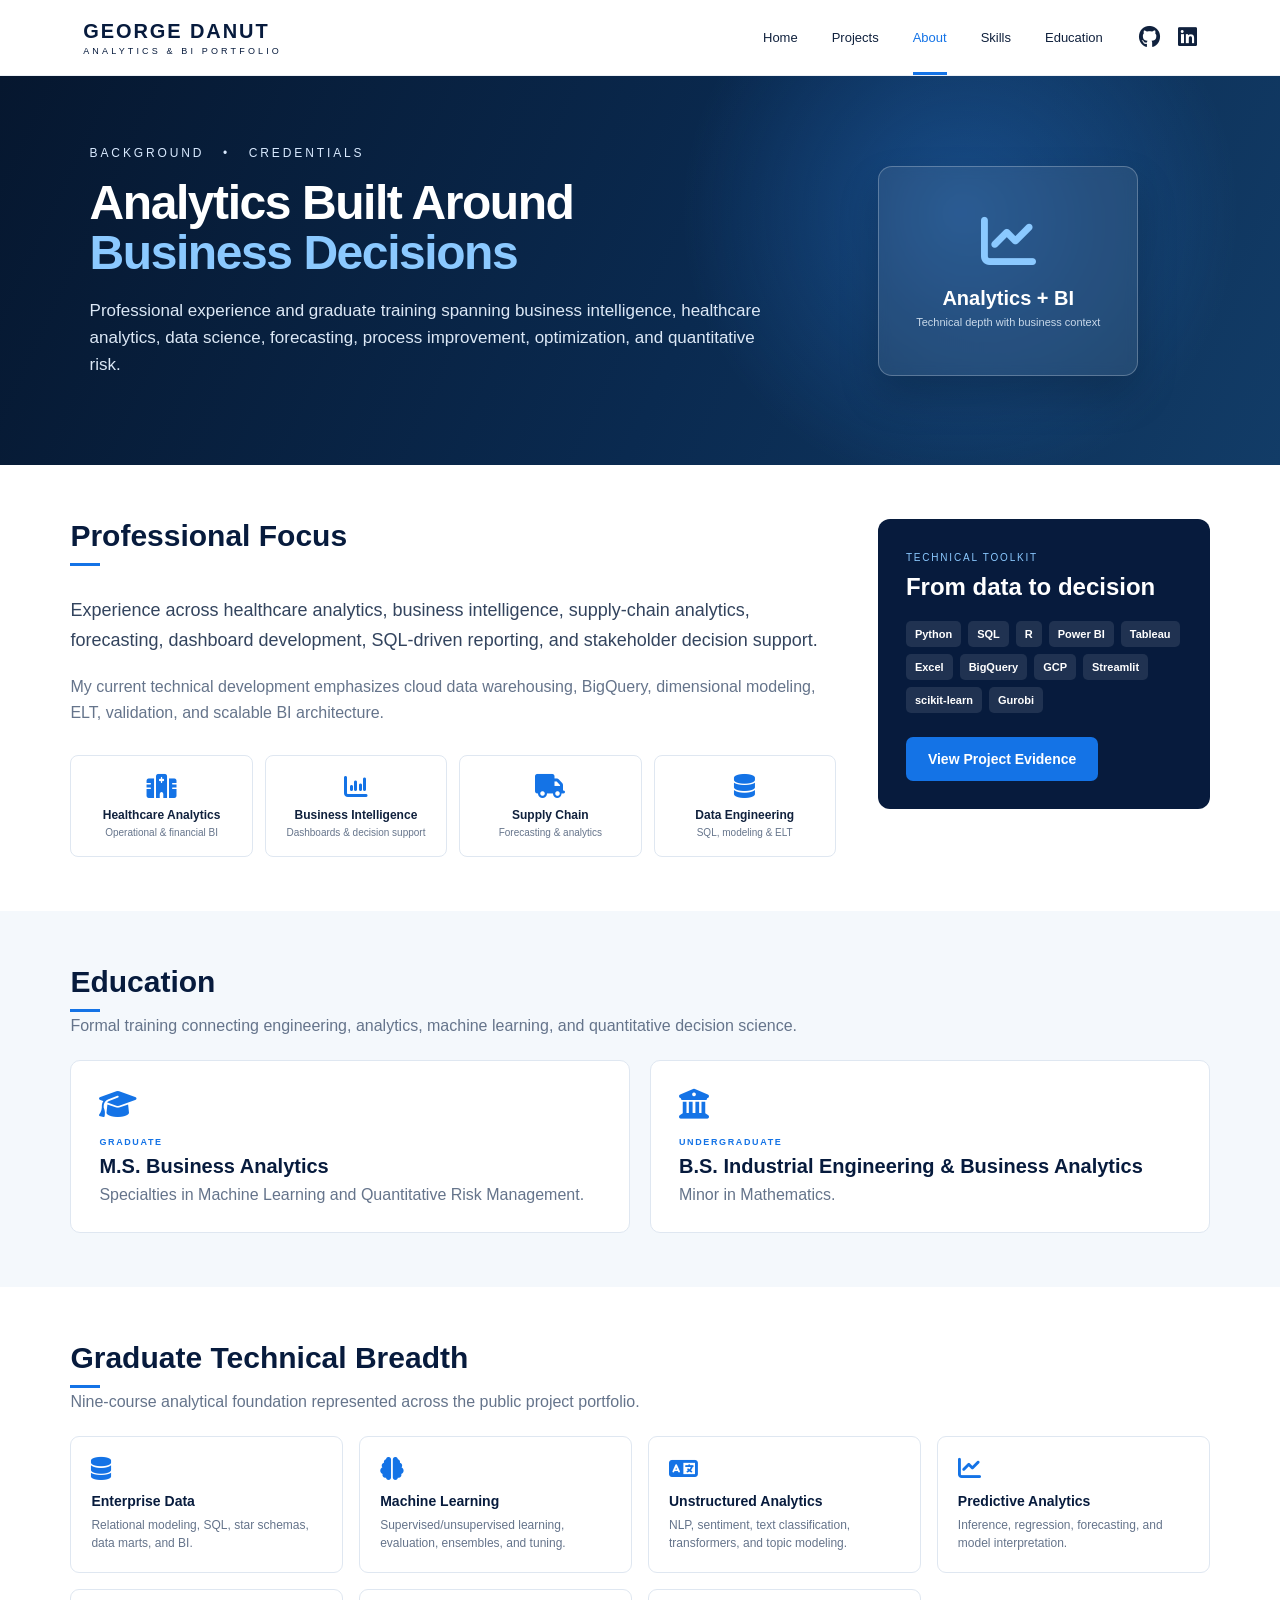
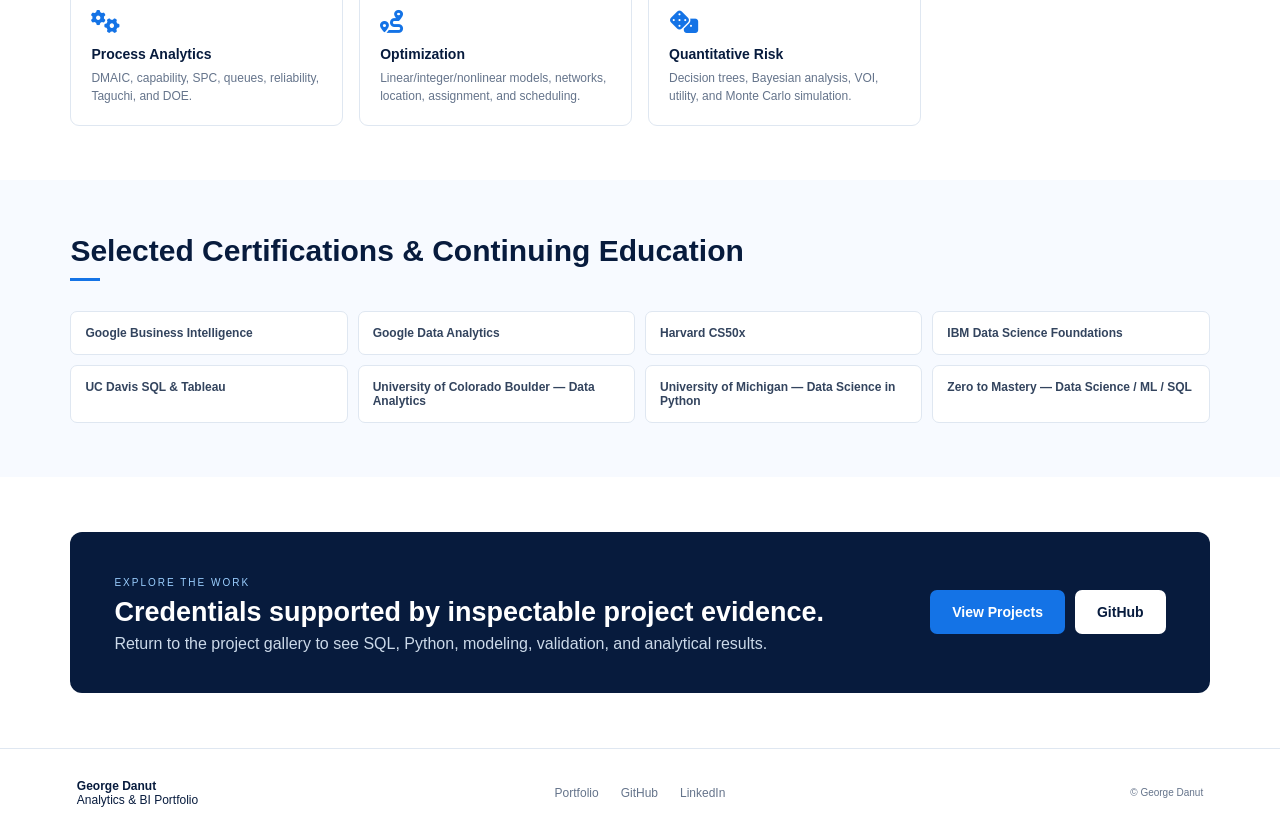
==== background.html @ f5a82c7b "Publish redesigned background page at fresh URL" ====
<!DOCTYPE html><html lang="en"><head>
<meta charset="utf-8"><meta name="viewport" content="width=device-width,initial-scale=1">
<title>George Danut | Background & Credentials</title>
<link rel="stylesheet" href="assets/css/portfolio.css?v=20261006-2"><link rel="stylesheet" href="https://cdnjs.cloudflare.com/ajax/libs/font-awesome/6.5.2/css/all.min.css">
</head><body>
<nav class="topbar"><a class="brand" href="index.html"><strong>GEORGE DANUT</strong><span>ANALYTICS &amp; BI PORTFOLIO</span></a>
<div class="navlinks"><a href="index.html">Home</a><a href="index.html#projects">Projects</a><a class="active" href="#about">About</a><a href="index.html#skills">Skills</a><a href="#education">Education</a></div>
<div class="social"><a href="https://github.com/Gdanut98" aria-label="GitHub"><i class="fa-brands fa-github"></i></a><a href="https://www.linkedin.com/in/george-danut/" aria-label="LinkedIn"><i class="fa-brands fa-linkedin"></i></a></div></nav>

<header class="subhero" id="about"><div><div class="eyebrow">BACKGROUND &nbsp; • &nbsp; CREDENTIALS</div><h1>Analytics Built Around<br><span>Business Decisions</span></h1><p>Professional experience and graduate training spanning business intelligence, healthcare analytics, data science, forecasting, process improvement, optimization, and quantitative risk.</p></div><div class="credential-visual"><i class="fa-solid fa-chart-line"></i><strong>Analytics + BI</strong><span>Technical depth with business context</span></div></header>

<main>
<section class="section about-grid"><div class="about-main"><div class="section-title"><div><h2>Professional Focus</h2></div></div>
<p class="lead">Experience across healthcare analytics, business intelligence, supply-chain analytics, forecasting, dashboard development, SQL-driven reporting, and stakeholder decision support.</p>
<p>My current technical development emphasizes cloud data warehousing, BigQuery, dimensional modeling, ELT, validation, and scalable BI architecture.</p>
<div class="experience-strip"><div><i class="fa-solid fa-hospital"></i><b>Healthcare Analytics</b><span>Operational &amp; financial BI</span></div><div><i class="fa-solid fa-chart-column"></i><b>Business Intelligence</b><span>Dashboards &amp; decision support</span></div><div><i class="fa-solid fa-truck"></i><b>Supply Chain</b><span>Forecasting &amp; analytics</span></div><div><i class="fa-solid fa-database"></i><b>Data Engineering</b><span>SQL, modeling &amp; ELT</span></div></div></div>
<aside class="profile-card"><span>TECHNICAL TOOLKIT</span><h3>From data to decision</h3><div class="tool-cloud"><b>Python</b><b>SQL</b><b>R</b><b>Power BI</b><b>Tableau</b><b>Excel</b><b>BigQuery</b><b>GCP</b><b>Streamlit</b><b>scikit-learn</b><b>Gurobi</b></div><a class="btn primary" href="index.html#projects">View Project Evidence</a></aside></section>

<section class="section education-section" id="education"><div class="section-title"><div><h2>Education</h2><p>Formal training connecting engineering, analytics, machine learning, and quantitative decision science.</p></div></div>
<div class="education-grid"><article><i class="fa-solid fa-graduation-cap"></i><span>GRADUATE</span><h3>M.S. Business Analytics</h3><p>Specialties in Machine Learning and Quantitative Risk Management.</p></article><article><i class="fa-solid fa-building-columns"></i><span>UNDERGRADUATE</span><h3>B.S. Industrial Engineering &amp; Business Analytics</h3><p>Minor in Mathematics.</p></article></div></section>

<section class="section breadth"><div class="section-title"><div><h2>Graduate Technical Breadth</h2><p>Nine-course analytical foundation represented across the public project portfolio.</p></div></div>
<div class="breadth-grid">
<div><i class="fa-solid fa-database"></i><h3>Enterprise Data</h3><p>Relational modeling, SQL, star schemas, data marts, and BI.</p></div>
<div><i class="fa-solid fa-brain"></i><h3>Machine Learning</h3><p>Supervised/unsupervised learning, evaluation, ensembles, and tuning.</p></div>
<div><i class="fa-solid fa-language"></i><h3>Unstructured Analytics</h3><p>NLP, sentiment, text classification, transformers, and topic modeling.</p></div>
<div><i class="fa-solid fa-chart-line"></i><h3>Predictive Analytics</h3><p>Inference, regression, forecasting, and model interpretation.</p></div>
<div><i class="fa-solid fa-gears"></i><h3>Process Analytics</h3><p>DMAIC, capability, SPC, queues, reliability, Taguchi, and DOE.</p></div>
<div><i class="fa-solid fa-route"></i><h3>Optimization</h3><p>Linear/integer/nonlinear models, networks, location, assignment, and scheduling.</p></div>
<div><i class="fa-solid fa-dice"></i><h3>Quantitative Risk</h3><p>Decision trees, Bayesian analysis, VOI, utility, and Monte Carlo simulation.</p></div>
</div></section>

<section class="section cert-section"><div class="section-title"><div><h2>Selected Certifications &amp; Continuing Education</h2></div></div>
<div class="cert-grid"><span>Google Business Intelligence</span><span>Google Data Analytics</span><span>Harvard CS50x</span><span>IBM Data Science Foundations</span><span>UC Davis SQL &amp; Tableau</span><span>University of Colorado Boulder — Data Analytics</span><span>University of Michigan — Data Science in Python</span><span>Zero to Mastery — Data Science / ML / SQL</span></div></section>

<section class="cta"><div><span>EXPLORE THE WORK</span><h2>Credentials supported by inspectable project evidence.</h2><p>Return to the project gallery to see SQL, Python, modeling, validation, and analytical results.</p></div><div><a class="btn primary" href="index.html#projects">View Projects</a><a class="btn light" href="https://github.com/Gdanut98">GitHub</a></div></section>
</main>
<footer><div><strong>George Danut</strong><span>Analytics &amp; BI Portfolio</span></div><div><a href="index.html">Portfolio</a><a href="https://github.com/Gdanut98">GitHub</a><a href="https://www.linkedin.com/in/george-danut/">LinkedIn</a></div><small>© George Danut</small></footer></body></html>
---- assets/css/portfolio.css ----
:root{--navy:#071b3d;--blue:#1473e6;--sky:#5eb3ff;--ink:#10213d;--muted:#65748b;--line:#dfe7f1;--soft:#f4f8fc;--white:#fff}*{box-sizing:border-box}html{scroll-behavior:smooth}body{margin:0;font-family:Inter,Segoe UI,Arial,sans-serif;color:var(--ink);background:#fff}a{text-decoration:none;color:inherit}.topbar{height:76px;padding:0 6.5%;display:flex;align-items:center;gap:36px;position:sticky;top:0;background:rgba(255,255,255,.96);backdrop-filter:blur(12px);z-index:20;border-bottom:1px solid #edf1f6}.brand{margin-right:auto;display:flex;flex-direction:column;letter-spacing:.12em;color:var(--navy)}.brand strong{font-size:20px}.brand span{font-size:9px;letter-spacing:.35em;margin-top:3px}.navlinks{display:flex;height:100%;align-items:center;gap:34px;font-size:13px}.navlinks a{height:100%;display:flex;align-items:center;position:relative}.navlinks a:hover,.navlinks .active{color:var(--blue)}.navlinks .active:after{content:"";height:3px;background:var(--blue);position:absolute;left:0;right:0;bottom:0}.social{display:flex;gap:18px;font-size:22px}.hero{min-height:500px;display:grid;grid-template-columns:1.05fr .95fr;align-items:center;padding:65px 7%;color:white;background:radial-gradient(circle at 70% 35%,rgba(46,133,232,.35),transparent 28%),linear-gradient(115deg,#06172f 0%,#0a2a50 50%,#123c67 100%);overflow:hidden}.hero-copy{max-width:760px}.eyebrow{font-size:12px;letter-spacing:.24em;margin-bottom:18px;color:#d9eaff}.hero h1{font-size:58px;line-height:1.02;margin:0 0 20px;letter-spacing:-.035em}.hero h1 span{color:#8bc9ff}.hero p{font-size:18px;line-height:1.55;max-width:700px;color:#e5edf7}.hero-actions{display:flex;gap:14px;margin-top:28px}.btn{padding:14px 22px;border-radius:7px;font-weight:700;font-size:14px;display:inline-flex;gap:10px;align-items:center}.btn.primary{background:var(--blue);color:white}.btn.ghost{border:2px solid #7fbdf4;color:white}.btn.light{background:white;color:var(--navy)}.hero-visual{display:flex;justify-content:center;perspective:900px}.screen{width:min(590px,95%);background:#f8fbff;color:var(--ink);border:12px solid #10151e;border-radius:14px;box-shadow:0 28px 55px rgba(0,0,0,.4);transform:rotateY(-5deg) rotateX(2deg);padding:18px}.screen-head{display:flex;justify-content:space-between;font-size:13px;border-bottom:1px solid var(--line);padding-bottom:12px}.screen-head span{color:var(--muted)}.kpis{display:grid;grid-template-columns:repeat(3,1fr);gap:10px;margin:14px 0}.kpis div{background:white;border:1px solid var(--line);border-radius:6px;padding:12px}.kpis small{display:block;color:var(--blue);font-weight:800}.kpis strong{font-size:13px}.chart-area{display:grid;grid-template-columns:2fr 1fr;gap:14px;height:170px}.bars{display:flex;align-items:end;gap:8px;padding:22px;background:white;border:1px solid var(--line);border-radius:6px}.bars i{display:block;flex:1;background:linear-gradient(var(--sky),var(--blue));border-radius:3px 3px 0 0}.donut{margin:auto;width:110px;height:110px;border-radius:50%;background:conic-gradient(var(--blue) 0 40%,#70c0ff 40% 67%,#9ed8ff 67% 84%,#d5eaff 84%);position:relative}.donut:after{content:"";position:absolute;inset:24px;background:#f8fbff;border-radius:50%}.skillbar{display:grid;grid-template-columns:repeat(10,1fr);gap:10px;padding:22px 5%;border-bottom:1px solid var(--line);box-shadow:0 4px 16px rgba(25,60,100,.05)}.skillbar div{text-align:center;color:var(--navy);font-size:24px}.skillbar span{display:block;font-size:11px;font-weight:700;margin-top:7px}.skillbar b{font-family:Georgia;font-size:25px;color:#4073bd}.section{padding:54px 5.5%}.section-title{display:flex;justify-content:space-between;align-items:end;margin-bottom:25px}.section-title h2{font-size:30px;margin:0 0 5px;color:var(--navy)}.section-title h2:after{content:"";display:block;width:30px;height:3px;background:var(--blue);margin-top:10px}.section-title p{margin:0;color:var(--muted)}.section-title>a,.project-body>a,.grad-card a{color:var(--blue);font-weight:700;font-size:13px}.project-grid{display:grid;grid-template-columns:repeat(3,1fr);gap:22px}.project-card{border:1px solid var(--line);border-radius:10px;overflow:hidden;background:white;box-shadow:0 7px 22px rgba(22,55,90,.08);transition:.2s}.project-card:hover{transform:translateY(-4px);box-shadow:0 12px 30px rgba(22,55,90,.14)}.project-art{height:170px;position:relative;overflow:hidden;display:flex;align-items:center;justify-content:center;color:white;font-size:50px;background:linear-gradient(135deg,#0a2447,#1473e6)}.project-art.restaurant{background:linear-gradient(135deg,#102d50,#287b89)}.project-art.logistics{background:linear-gradient(135deg,#17335a,#d47c2c)}.project-art.process{background:linear-gradient(135deg,#243858,#5b84b7)}.project-art.optimization{background:linear-gradient(135deg,#133b52,#3d8963)}.project-art.risk{background:linear-gradient(135deg,#14253e,#6c63a7)}.project-art>i{opacity:.9}.mini-chart{position:absolute;bottom:16px;left:18px;right:18px;height:48px;display:flex;gap:5px;align-items:end;opacity:.55}.mini-chart span{background:white;flex:1;border-radius:2px 2px 0 0}.mini-chart span:nth-child(1){height:30%}.mini-chart span:nth-child(2){height:60%}.mini-chart span:nth-child(3){height:45%}.mini-chart span:nth-child(4){height:85%}.mini-chart span:nth-child(5){height:70%}.project-body{padding:20px}.project-body h3,.grad-card h3{margin:0 0 10px;color:var(--navy);font-size:18px}.project-body p,.grad-card p{font-size:13px;line-height:1.55;color:var(--muted);min-height:60px}.tags{display:flex;flex-wrap:wrap;gap:6px;margin:14px 0}.tags span{background:#eaf4ff;color:#2467b4;padding:5px 9px;border-radius:5px;font-size:10px}.graduate{background:linear-gradient(180deg,#f4f9ff,#edf6ff)}.graduate-grid{display:grid;grid-template-columns:repeat(3,1fr);gap:22px}.grad-card{display:grid;grid-template-columns:115px 1fr;gap:18px;padding:16px;background:white;border:1px solid #dce9f6;border-radius:10px}.grad-art{border-radius:7px;background:linear-gradient(135deg,#d9ecff,#eef7ff);display:flex;align-items:center;justify-content:center;color:var(--blue);font-size:38px}.grad-card p{min-height:auto}.cta{margin:55px 5.5%;padding:40px 44px;background:var(--navy);color:white;border-radius:12px;display:flex;align-items:center;justify-content:space-between;gap:30px}.cta span{font-size:10px;letter-spacing:.2em;color:#9bcfff}.cta h2{margin:7px 0;font-size:27px}.cta p{margin:0;color:#cbd9e9}.cta>div:last-child{display:flex;gap:10px;white-space:nowrap}footer{padding:30px 6%;display:grid;grid-template-columns:1fr auto 1fr;align-items:center;border-top:1px solid var(--line);color:var(--muted);font-size:12px}footer>div:first-child{display:flex;flex-direction:column;color:var(--navy)}footer>div:nth-child(2){display:flex;gap:22px}footer small{text-align:right}@media(max-width:1050px){.hero{grid-template-columns:1fr;padding-top:55px}.hero-visual{margin-top:45px}.skillbar{grid-template-columns:repeat(5,1fr)}.project-grid{grid-template-columns:repeat(2,1fr)}.graduate-grid{grid-template-columns:1fr}.navlinks{display:none}}@media(max-width:650px){.topbar{padding:0 5%}.hero{padding:50px 6%}.hero h1{font-size:40px}.hero p{font-size:16px}.hero-actions{flex-direction:column;align-items:flex-start}.skillbar{grid-template-columns:repeat(2,1fr)}.project-grid{grid-template-columns:1fr}.section{padding:42px 5%}.section-title{align-items:start;gap:14px;flex-direction:column}.grad-card{grid-template-columns:75px 1fr}.cta{margin:35px 5%;padding:30px;flex-direction:column;align-items:flex-start}.cta>div:last-child{white-space:normal;flex-wrap:wrap}footer{grid-template-columns:1fr;gap:16px;text-align:center}footer>div:first-child,footer>div:nth-child(2){align-items:center;justify-content:center}footer small{text-align:center}.social{font-size:19px}.brand strong{font-size:16px}}
/* Background & credentials */
.subhero{min-height:360px;padding:70px 7%;display:grid;grid-template-columns:1.3fr .7fr;gap:60px;align-items:center;color:#fff;background:radial-gradient(circle at 75% 35%,rgba(46,133,232,.35),transparent 28%),linear-gradient(115deg,#06172f,#0a2a50 55%,#123c67)}
.subhero h1{font-size:48px;line-height:1.05;margin:0 0 18px;letter-spacing:-.03em}.subhero h1 span{color:#8bc9ff}.subhero p{max-width:760px;color:#dce8f6;font-size:17px;line-height:1.6}
.credential-visual{justify-self:center;width:260px;height:210px;border:1px solid rgba(255,255,255,.25);background:rgba(255,255,255,.08);border-radius:14px;display:flex;flex-direction:column;align-items:center;justify-content:center;box-shadow:0 20px 40px rgba(0,0,0,.2);backdrop-filter:blur(6px)}.credential-visual i{font-size:55px;color:#8bc9ff;margin-bottom:18px}.credential-visual strong{font-size:20px}.credential-visual span{font-size:11px;color:#c9d9ea;margin-top:6px}
.about-grid{display:grid;grid-template-columns:1.5fr .65fr;gap:42px}.lead{font-size:18px;line-height:1.65;color:#33445e}.about-main>p:not(.lead){color:var(--muted);line-height:1.65}.experience-strip{display:grid;grid-template-columns:repeat(4,1fr);gap:12px;margin-top:28px}.experience-strip div{padding:18px 12px;border:1px solid var(--line);border-radius:8px;text-align:center;background:#fff}.experience-strip i{display:block;color:var(--blue);font-size:24px;margin-bottom:10px}.experience-strip b,.experience-strip span{display:block}.experience-strip b{font-size:12px}.experience-strip span{font-size:10px;color:var(--muted);margin-top:5px}
.profile-card{background:var(--navy);color:#fff;border-radius:12px;padding:28px;align-self:start}.profile-card>span{font-size:10px;letter-spacing:.18em;color:#8bc9ff}.profile-card h3{font-size:24px;margin:8px 0 20px}.tool-cloud{display:flex;flex-wrap:wrap;gap:7px;margin-bottom:24px}.tool-cloud b{font-size:11px;padding:7px 9px;border-radius:5px;background:rgba(255,255,255,.1);font-weight:600}
.education-section{background:var(--soft)}.education-grid{display:grid;grid-template-columns:repeat(2,1fr);gap:20px}.education-grid article{background:#fff;border:1px solid var(--line);border-radius:10px;padding:28px;position:relative}.education-grid i{font-size:30px;color:var(--blue);margin-bottom:18px}.education-grid span{display:block;font-size:9px;letter-spacing:.18em;color:var(--blue);font-weight:800}.education-grid h3{color:var(--navy);font-size:20px;margin:8px 0}.education-grid p{color:var(--muted);margin:0}
.breadth-grid{display:grid;grid-template-columns:repeat(4,1fr);gap:16px}.breadth-grid>div{border:1px solid var(--line);border-radius:9px;padding:20px;background:#fff}.breadth-grid i{color:var(--blue);font-size:23px}.breadth-grid h3{font-size:14px;color:var(--navy);margin:12px 0 7px}.breadth-grid p{font-size:12px;line-height:1.5;color:var(--muted);margin:0}
.cert-section{background:#f7faff}.cert-grid{display:grid;grid-template-columns:repeat(4,1fr);gap:10px}.cert-grid span{padding:14px;background:#fff;border:1px solid var(--line);border-radius:7px;font-size:12px;font-weight:700;color:#33445e}
.skills-detail{background:#fff}.skills-grid{display:grid;grid-template-columns:repeat(4,1fr);gap:16px}.skill-card{border:1px solid var(--line);border-radius:9px;padding:22px;background:linear-gradient(180deg,#fff,#f8fbff)}.skill-card i{font-size:25px;color:var(--blue)}.skill-card h3{font-size:15px;color:var(--navy);margin:13px 0 7px}.skill-card p{font-size:12px;line-height:1.5;color:var(--muted);margin:0}
@media(max-width:900px){.subhero,.about-grid{grid-template-columns:1fr}.credential-visual{display:none}.experience-strip,.breadth-grid,.cert-grid,.skills-grid{grid-template-columns:repeat(2,1fr)}}@media(max-width:600px){.subhero{padding:50px 6%}.subhero h1{font-size:37px}.experience-strip,.education-grid,.breadth-grid,.cert-grid,.skills-grid{grid-template-columns:1fr}}

.project-art.evidence{display:block;padding:16px 18px;font-size:inherit;text-align:left}.evidence-title{font-size:11px;font-weight:800;letter-spacing:.08em;text-transform:uppercase;opacity:.9;margin-bottom:12px}.evidence small{display:block;font-size:9px;opacity:.75;margin-top:9px}.pipeline{display:flex;align-items:center;gap:6px;font-size:9px}.pipeline b{padding:7px;background:rgba(255,255,255,.16);border-radius:4px}.pipeline i{font-size:8px}.evidence-kpis{display:grid;grid-template-columns:repeat(3,1fr);gap:6px;margin-top:13px}.evidence-kpis span,.metric-pair span{background:rgba(255,255,255,.12);border-radius:5px;padding:7px;font-size:8px}.evidence-kpis strong,.metric-pair strong{display:block;font-size:15px}.metric-pair{display:grid;grid-template-columns:1fr 1fr;gap:8px}.metric-pair span{font-size:9px}.metric-pair strong{font-size:22px}.sentiment-bar{height:14px;display:flex;border-radius:7px;overflow:hidden;margin-top:13px;background:rgba(255,255,255,.15)}.sentiment-bar i:nth-child(1){background:#9fe2bf}.sentiment-bar i:nth-child(2){background:#f6d365}.sentiment-bar i:nth-child(3){background:#ff9d9d}.evidence svg{width:100%;height:70px;overflow:visible}.chart-labels{display:flex;justify-content:space-between;font-size:8px}.chart-labels b{display:block;font-size:12px}.dmaic{display:grid;grid-template-columns:repeat(5,1fr);gap:6px;margin-bottom:13px}.dmaic b{background:rgba(255,255,255,.14);border:1px solid rgba(255,255,255,.25);text-align:center;padding:9px 0;border-radius:50%;font-size:12px}.network{height:62px;position:relative;background:linear-gradient(28deg,transparent 48%,rgba(255,255,255,.25) 49%,rgba(255,255,255,.25) 51%,transparent 52%),linear-gradient(-24deg,transparent 48%,rgba(255,255,255,.18) 49%,rgba(255,255,255,.18) 51%,transparent 52%)}.network i{position:absolute;width:10px;height:10px;background:white;border-radius:50%}.network i:nth-child(1){left:8%;top:15%}.network i:nth-child(2){left:28%;top:65%}.network i:nth-child(3){left:45%;top:20%}.network i:nth-child(4){left:60%;top:55%}.network i:nth-child(5){left:75%;top:12%}.network i:nth-child(6){left:88%;top:68%}.network i:nth-child(7){left:52%;top:80%}.facility-result{display:flex;gap:10px;align-items:center}.facility-result strong{font-size:20px}.facility-result span{font-size:8px;max-width:180px}.voi{margin-top:10px;background:rgba(255,255,255,.14);padding:8px;border-radius:5px;text-align:center;font-size:14px}
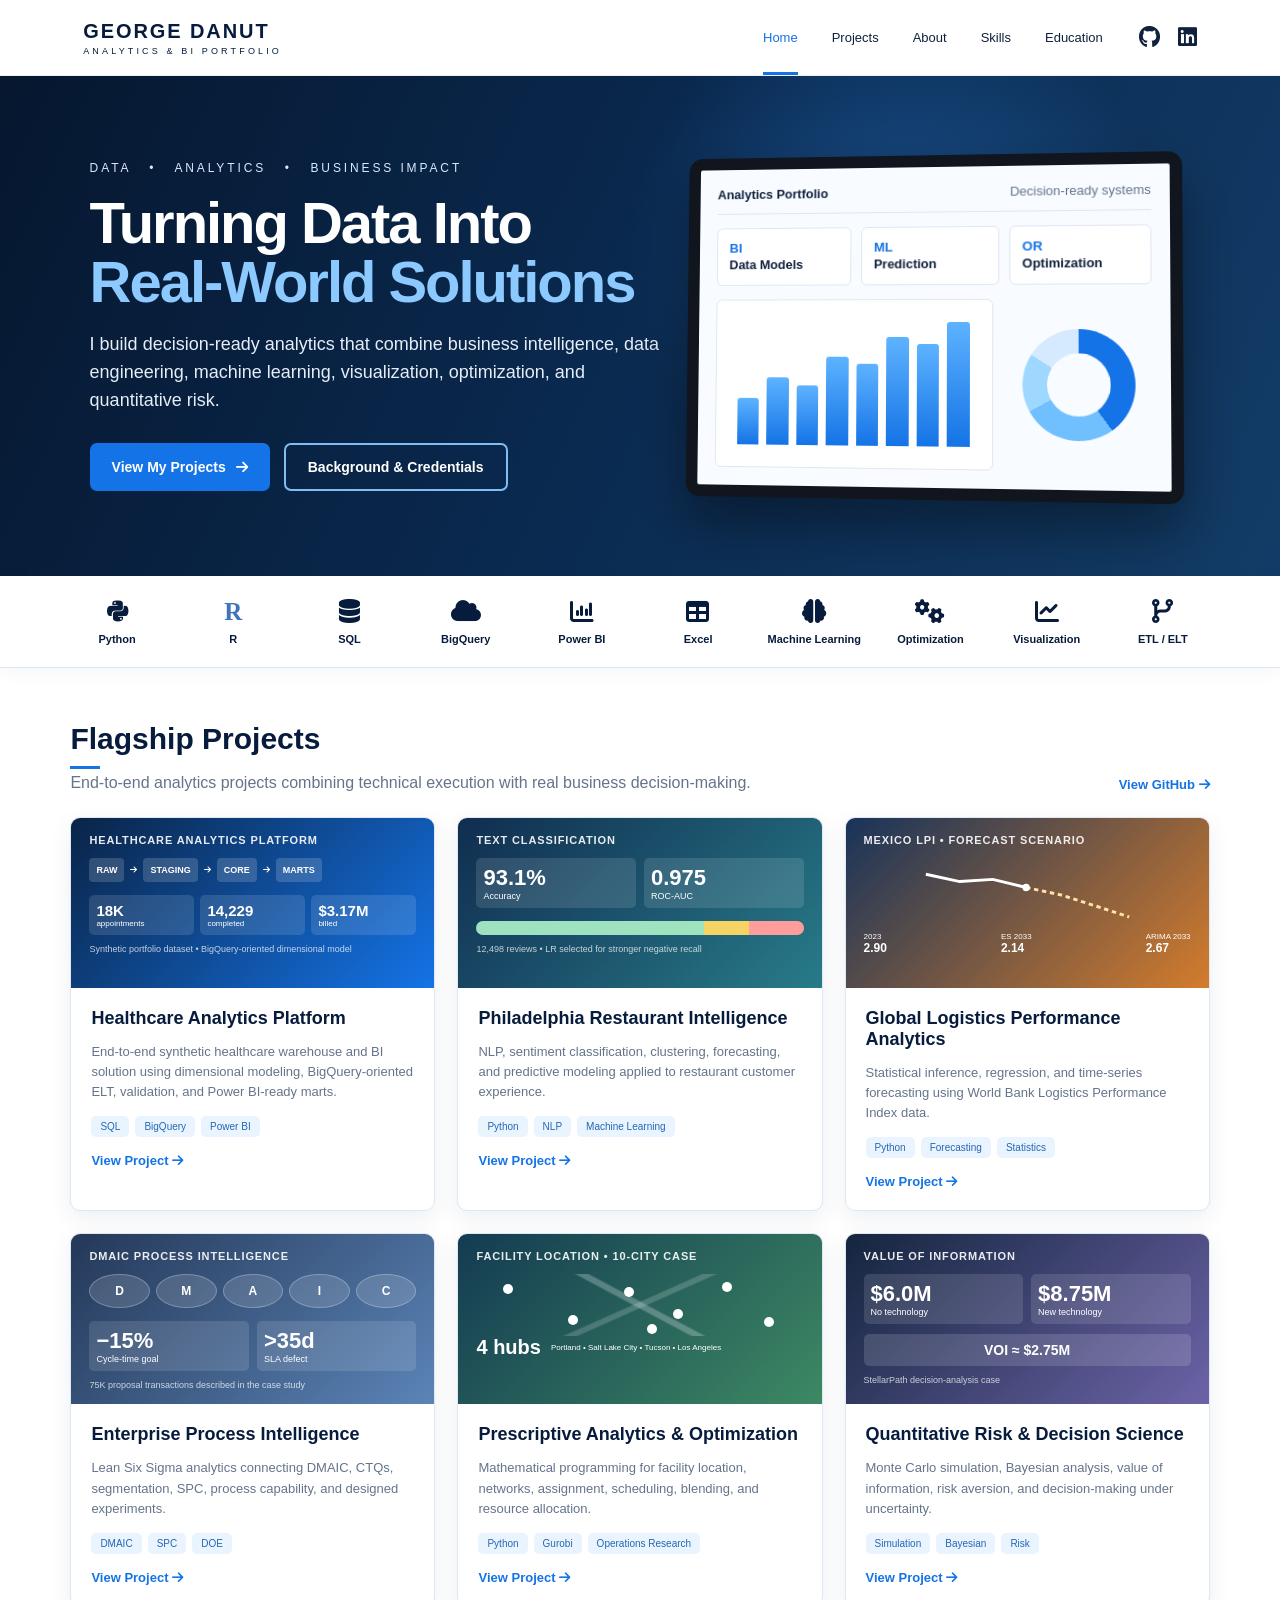
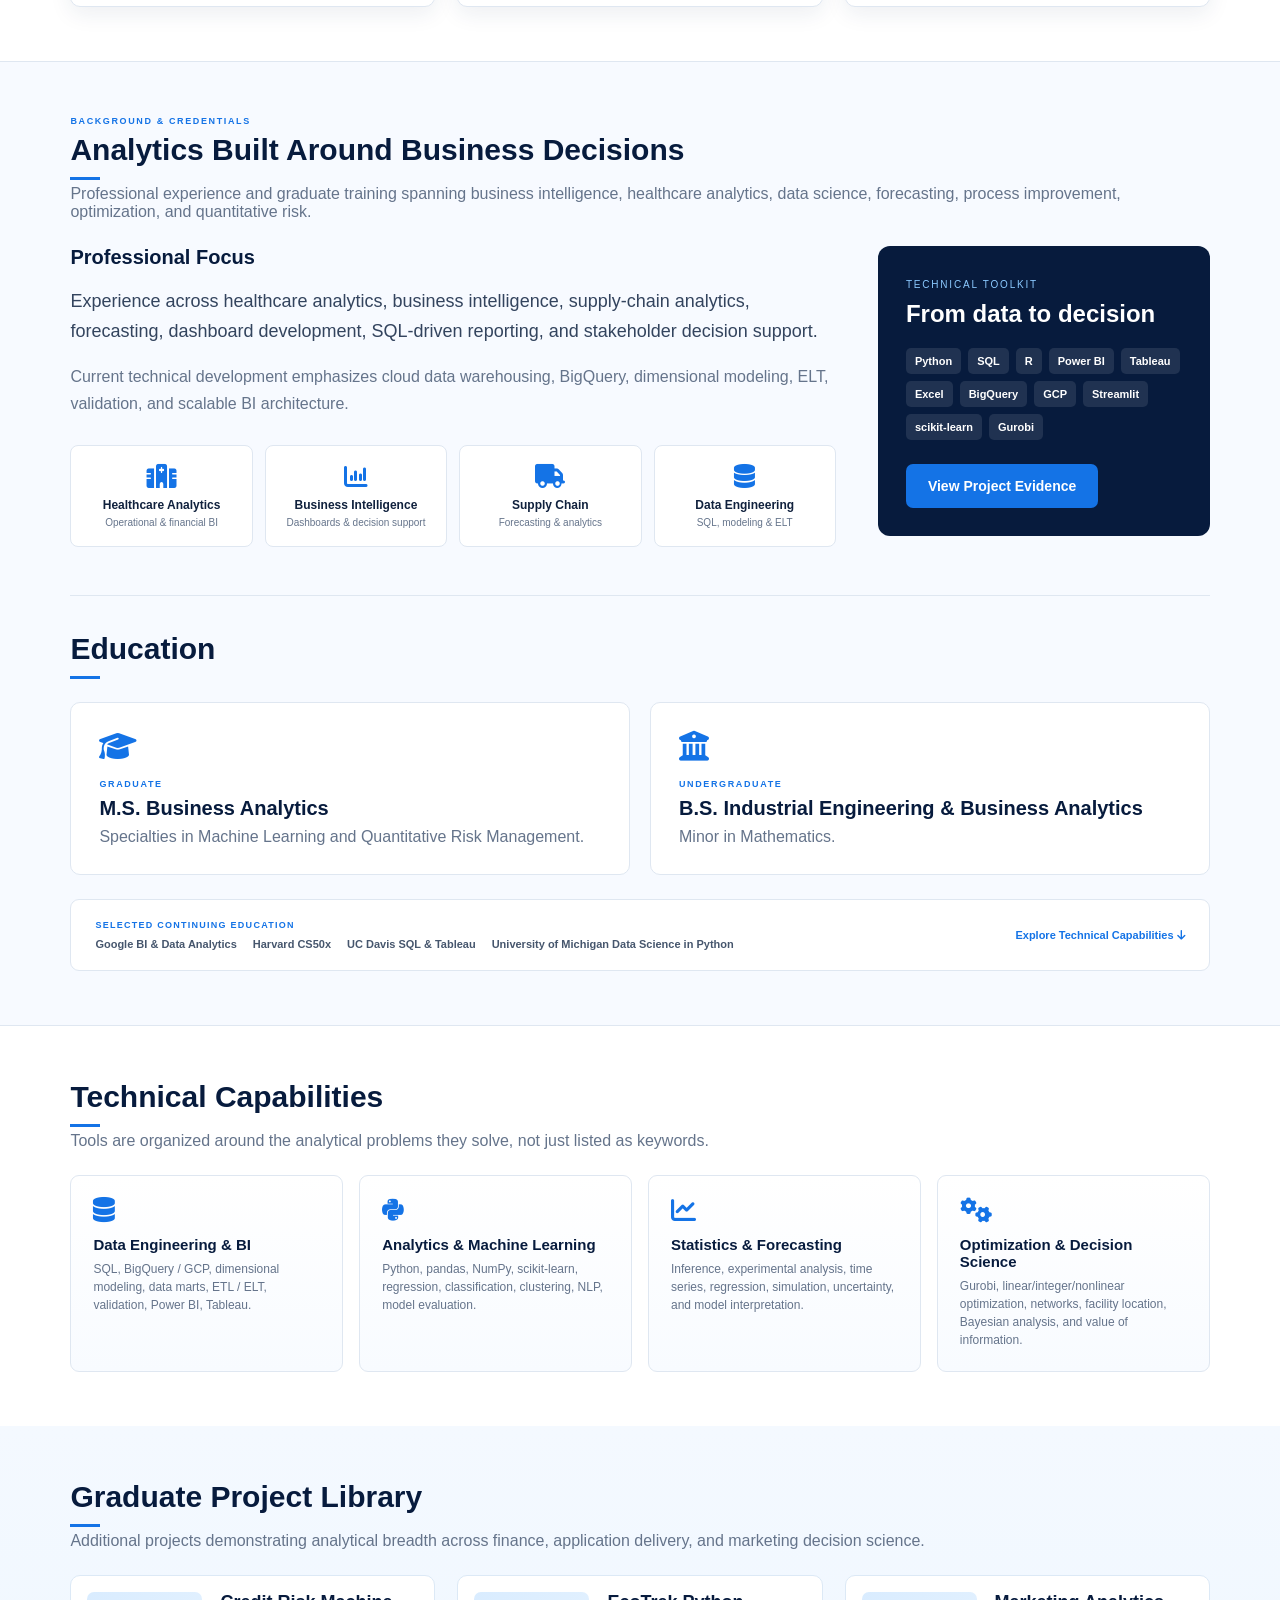
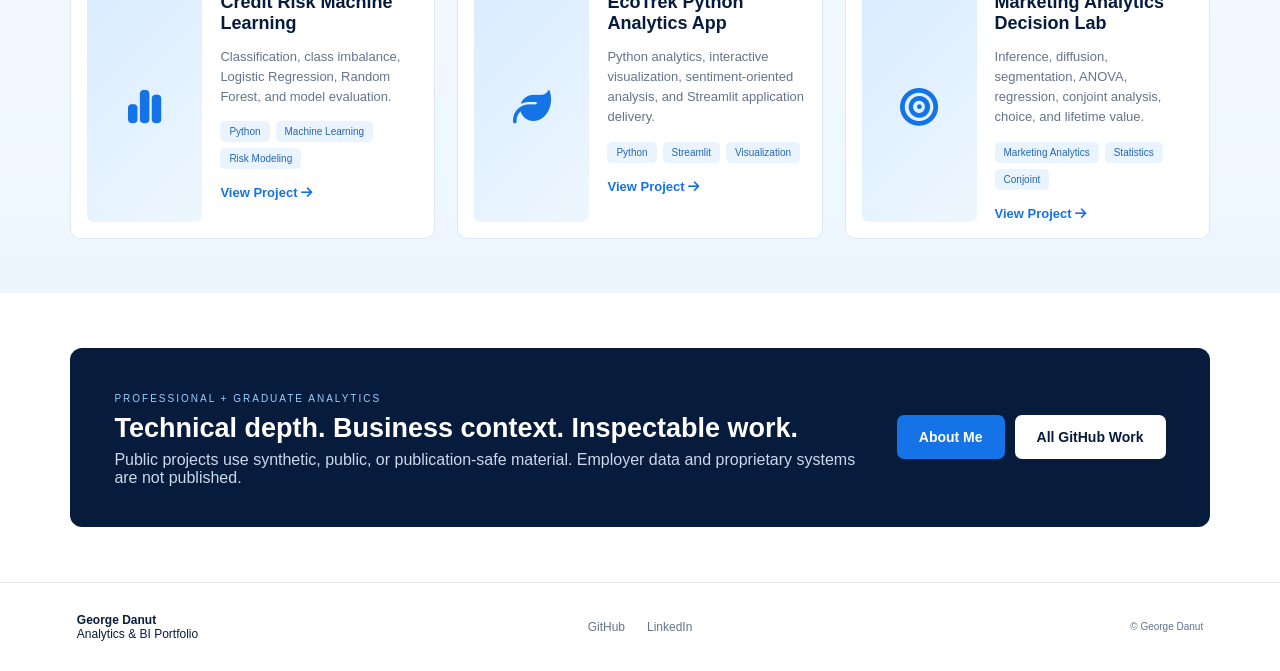
==== commit 10ee43ab: "Retire legacy background.html page" ====
--- a/background.html
+++ b/background.html
@@ -1,38 +1 @@
-<!DOCTYPE html><html lang="en"><head>
-<meta charset="utf-8"><meta name="viewport" content="width=device-width,initial-scale=1">
-<title>George Danut | Background & Credentials</title>
-<link rel="stylesheet" href="assets/css/portfolio.css?v=20261006-2"><link rel="stylesheet" href="https://cdnjs.cloudflare.com/ajax/libs/font-awesome/6.5.2/css/all.min.css">
-</head><body>
-<nav class="topbar"><a class="brand" href="index.html"><strong>GEORGE DANUT</strong><span>ANALYTICS &amp; BI PORTFOLIO</span></a>
-<div class="navlinks"><a href="index.html">Home</a><a href="index.html#projects">Projects</a><a class="active" href="#about">About</a><a href="index.html#skills">Skills</a><a href="#education">Education</a></div>
-<div class="social"><a href="https://github.com/Gdanut98" aria-label="GitHub"><i class="fa-brands fa-github"></i></a><a href="https://www.linkedin.com/in/george-danut/" aria-label="LinkedIn"><i class="fa-brands fa-linkedin"></i></a></div></nav>
-
-<header class="subhero" id="about"><div><div class="eyebrow">BACKGROUND &nbsp; • &nbsp; CREDENTIALS</div><h1>Analytics Built Around<br><span>Business Decisions</span></h1><p>Professional experience and graduate training spanning business intelligence, healthcare analytics, data science, forecasting, process improvement, optimization, and quantitative risk.</p></div><div class="credential-visual"><i class="fa-solid fa-chart-line"></i><strong>Analytics + BI</strong><span>Technical depth with business context</span></div></header>
-
-<main>
-<section class="section about-grid"><div class="about-main"><div class="section-title"><div><h2>Professional Focus</h2></div></div>
-<p class="lead">Experience across healthcare analytics, business intelligence, supply-chain analytics, forecasting, dashboard development, SQL-driven reporting, and stakeholder decision support.</p>
-<p>My current technical development emphasizes cloud data warehousing, BigQuery, dimensional modeling, ELT, validation, and scalable BI architecture.</p>
-<div class="experience-strip"><div><i class="fa-solid fa-hospital"></i><b>Healthcare Analytics</b><span>Operational &amp; financial BI</span></div><div><i class="fa-solid fa-chart-column"></i><b>Business Intelligence</b><span>Dashboards &amp; decision support</span></div><div><i class="fa-solid fa-truck"></i><b>Supply Chain</b><span>Forecasting &amp; analytics</span></div><div><i class="fa-solid fa-database"></i><b>Data Engineering</b><span>SQL, modeling &amp; ELT</span></div></div></div>
-<aside class="profile-card"><span>TECHNICAL TOOLKIT</span><h3>From data to decision</h3><div class="tool-cloud"><b>Python</b><b>SQL</b><b>R</b><b>Power BI</b><b>Tableau</b><b>Excel</b><b>BigQuery</b><b>GCP</b><b>Streamlit</b><b>scikit-learn</b><b>Gurobi</b></div><a class="btn primary" href="index.html#projects">View Project Evidence</a></aside></section>
-
-<section class="section education-section" id="education"><div class="section-title"><div><h2>Education</h2><p>Formal training connecting engineering, analytics, machine learning, and quantitative decision science.</p></div></div>
-<div class="education-grid"><article><i class="fa-solid fa-graduation-cap"></i><span>GRADUATE</span><h3>M.S. Business Analytics</h3><p>Specialties in Machine Learning and Quantitative Risk Management.</p></article><article><i class="fa-solid fa-building-columns"></i><span>UNDERGRADUATE</span><h3>B.S. Industrial Engineering &amp; Business Analytics</h3><p>Minor in Mathematics.</p></article></div></section>
-
-<section class="section breadth"><div class="section-title"><div><h2>Graduate Technical Breadth</h2><p>Nine-course analytical foundation represented across the public project portfolio.</p></div></div>
-<div class="breadth-grid">
-<div><i class="fa-solid fa-database"></i><h3>Enterprise Data</h3><p>Relational modeling, SQL, star schemas, data marts, and BI.</p></div>
-<div><i class="fa-solid fa-brain"></i><h3>Machine Learning</h3><p>Supervised/unsupervised learning, evaluation, ensembles, and tuning.</p></div>
-<div><i class="fa-solid fa-language"></i><h3>Unstructured Analytics</h3><p>NLP, sentiment, text classification, transformers, and topic modeling.</p></div>
-<div><i class="fa-solid fa-chart-line"></i><h3>Predictive Analytics</h3><p>Inference, regression, forecasting, and model interpretation.</p></div>
-<div><i class="fa-solid fa-gears"></i><h3>Process Analytics</h3><p>DMAIC, capability, SPC, queues, reliability, Taguchi, and DOE.</p></div>
-<div><i class="fa-solid fa-route"></i><h3>Optimization</h3><p>Linear/integer/nonlinear models, networks, location, assignment, and scheduling.</p></div>
-<div><i class="fa-solid fa-dice"></i><h3>Quantitative Risk</h3><p>Decision trees, Bayesian analysis, VOI, utility, and Monte Carlo simulation.</p></div>
-</div></section>
-
-<section class="section cert-section"><div class="section-title"><div><h2>Selected Certifications &amp; Continuing Education</h2></div></div>
-<div class="cert-grid"><span>Google Business Intelligence</span><span>Google Data Analytics</span><span>Harvard CS50x</span><span>IBM Data Science Foundations</span><span>UC Davis SQL &amp; Tableau</span><span>University of Colorado Boulder — Data Analytics</span><span>University of Michigan — Data Science in Python</span><span>Zero to Mastery — Data Science / ML / SQL</span></div></section>
-
-<section class="cta"><div><span>EXPLORE THE WORK</span><h2>Credentials supported by inspectable project evidence.</h2><p>Return to the project gallery to see SQL, Python, modeling, validation, and analytical results.</p></div><div><a class="btn primary" href="index.html#projects">View Projects</a><a class="btn light" href="https://github.com/Gdanut98">GitHub</a></div></section>
-</main>
-<footer><div><strong>George Danut</strong><span>Analytics &amp; BI Portfolio</span></div><div><a href="index.html">Portfolio</a><a href="https://github.com/Gdanut98">GitHub</a><a href="https://www.linkedin.com/in/george-danut/">LinkedIn</a></div><small>© George Danut</small></footer></body></html>+<!doctype html><html><head><meta charset="utf-8"><meta http-equiv="refresh" content="0; url=index.html#about"><script>location.replace('index.html#about');</script><title>George Danut | Portfolio</title></head><body><p><a href="index.html#about">Background & Credentials</a></p></body></html>
